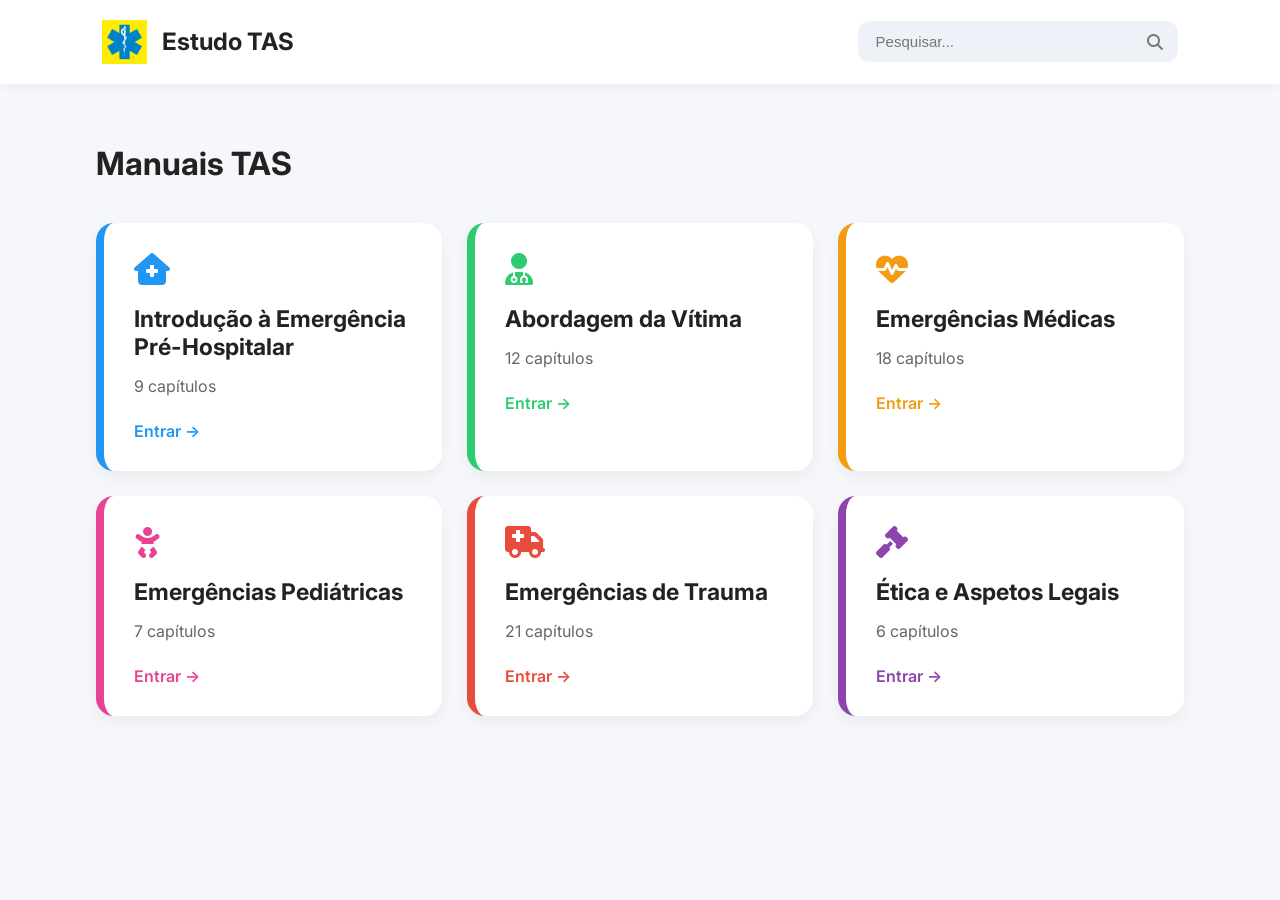
==== index.html @ dcded553 "1st" ====
<!DOCTYPE html>
<html lang="pt">

<head>
    <meta charset="UTF-8">
    <meta name="viewport" content="width=device-width, initial-scale=1.0">
    <title>Estudo TAS</title>

    <link rel="stylesheet" href="css/mainstyle.css">

    <link rel="preconnect" href="https://fonts.googleapis.com">
    <link href="https://fonts.googleapis.com/css2?family=Inter:wght@300;400;500;600;700&display=swap" rel="stylesheet">

    <link rel="stylesheet"
        href="https://cdnjs.cloudflare.com/ajax/libs/font-awesome/6.7.2/css/all.min.css">
</head>

<body>

<header>

    <div class="logo">

        <img src="assets/logo.png" alt="Logo">

        <h2>Estudo TAS</h2>

    </div>

    <div class="search">

        <input type="text" placeholder="Pesquisar...">

        <i class="fa-solid fa-magnifying-glass"></i>

    </div>

</header>


<main>

<h1>Manuais TAS</h1>

<div class="cards">

    <div class="card blue">

        <i class="fa-solid fa-house-medical"></i>

        <h3>Introdução à Emergência Pré-Hospitalar</h3>

        <p>9 capítulos</p>

        <a href="#">Entrar →</a>

    </div>

    <div class="card green">

        <i class="fa-solid fa-user-doctor"></i>

        <h3>Abordagem da Vítima</h3>

        <p>12 capítulos</p>

        <a href="#">Entrar →</a>

    </div>

    <div class="card orange">

        <i class="fa-solid fa-heart-pulse"></i>

        <h3>Emergências Médicas</h3>

        <p>18 capítulos</p>

        <a href="#">Entrar →</a>

    </div>

    <div class="card pink">

        <i class="fa-solid fa-baby"></i>

        <h3>Emergências Pediátricas</h3>

        <p>7 capítulos</p>

        <a href="#">Entrar →</a>

    </div>

    <div class="card red">

        <i class="fa-solid fa-truck-medical"></i>

        <h3>Emergências de Trauma</h3>

        <p>21 capítulos</p>

        <a href="#">Entrar →</a>

    </div>

    <div class="card purple">

        <i class="fa-solid fa-gavel"></i>

        <h3>Ética e Aspetos Legais</h3>

        <p>6 capítulos</p>

        <a href="#">Entrar →</a>

    </div>

</div>

</main>

</body>

</html>
---- css/mainstyle.css ----
*{
    margin:0;
    padding:0;
    box-sizing:border-box;
}

body{

    font-family:'Inter',sans-serif;
    background:#f5f7fb;
    color:#222;
}

header{

    width:100%;
    background:white;

    display:flex;
    justify-content:space-between;
    align-items:center;

    padding:20px 8%;
    box-shadow:0 2px 10px rgba(0,0,0,.05);
}

.logo{

    display:flex;
    align-items:center;
    gap:15px;
}

.logo img{

    width:45px;
}

.search{

    position:relative;
}

.search input{

    width:320px;

    padding:12px 45px 12px 18px;

    border:none;
    border-radius:12px;

    background:#eef2f8;

    font-size:15px;

    outline:none;
}

.search i{

    position:absolute;
    right:15px;
    top:50%;

    transform:translateY(-50%);

    color:#777;
}

main{

    width:85%;
    margin:auto;
    margin-top:60px;
}

h1{

    margin-bottom:40px;
}

.cards{

    display:grid;

    grid-template-columns:repeat(auto-fit,minmax(330px,1fr));

    gap:25px;
}

.card{

    background:white;

    border-radius:18px;

    padding:30px;

    transition:.3s;

    box-shadow:0 6px 15px rgba(0,0,0,.05);

    border-left:8px solid #2196f3;
}

.card:hover{

    transform:translateY(-6px);

    box-shadow:0 20px 35px rgba(0,0,0,.10);
}

.card i{

    font-size:32px;

    margin-bottom:20px;
}

.card h3{

    margin-bottom:15px;

    font-size:23px;
}

.card p{

    color:#666;

    margin-bottom:25px;
}

.card a{

    text-decoration:none;

    font-weight:600;
}

.blue{

    border-color:#2196f3;
}

.blue i,
.blue a{

    color:#2196f3;
}

.green{

    border-color:#2ecc71;
}

.green i,
.green a{

    color:#2ecc71;
}

.orange{

    border-color:#f39c12;
}

.orange i,
.orange a{

    color:#f39c12;
}

.red{

    border-color:#e74c3c;
}

.red i,
.red a{

    color:#e74c3c;
}

.purple{

    border-color:#8e44ad;
}

.purple i,
.purple a{

    color:#8e44ad;
}

.pink{

    border-color:#e84393;
}

.pink i,
.pink a{

    color:#e84393;
}

@media(max-width:900px){

header{

    flex-direction:column;

    gap:20px;
}

.search input{

    width:100%;
}

.cards{

    grid-template-columns:1fr;
}

main{

    width:92%;
}

}
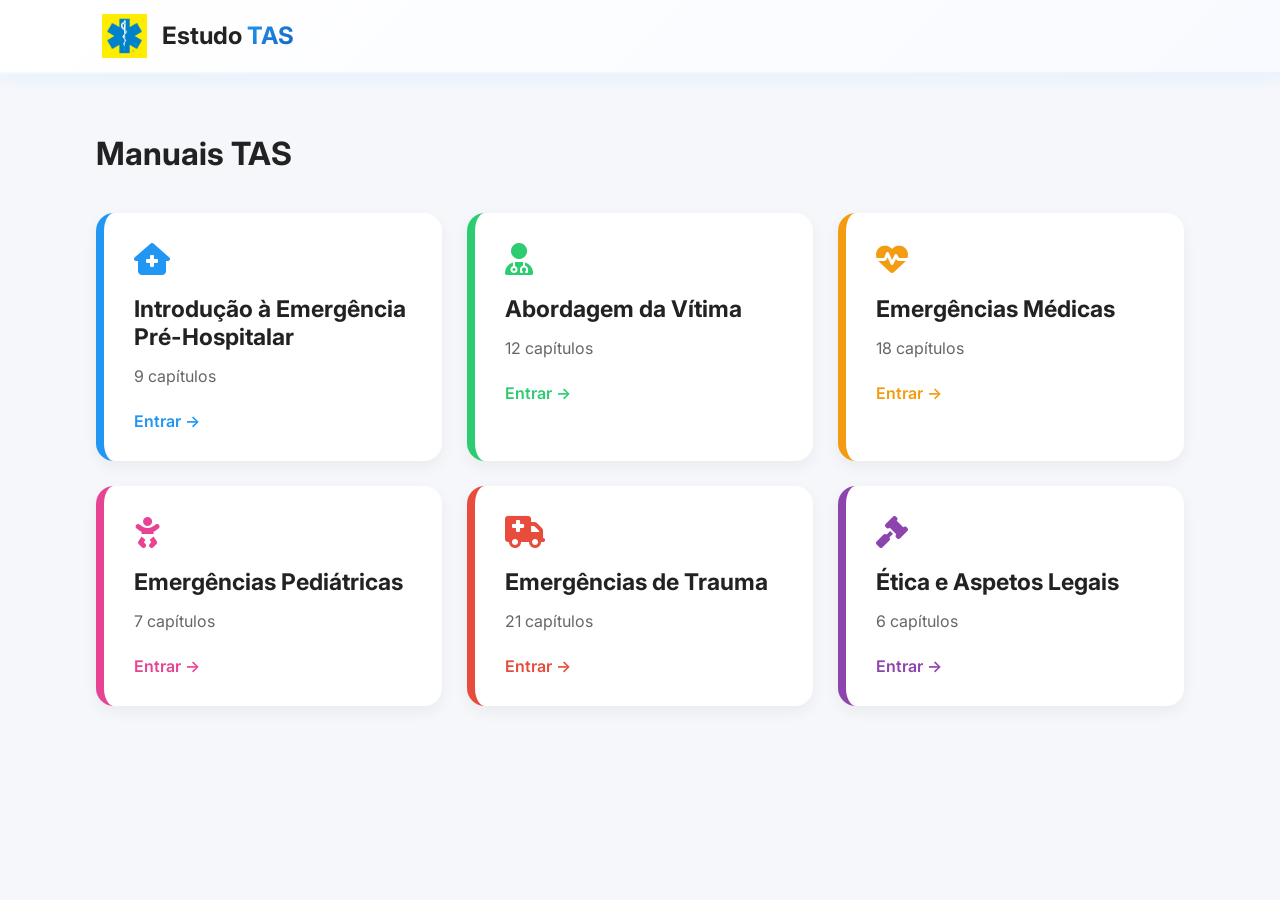
==== commit 12b7b6bf: "1st update" ====
--- a/index.html
+++ b/index.html
@@ -23,18 +23,10 @@
 
         <img src="assets/logo.png" alt="Logo">
 
-        <h2>Estudo TAS</h2>
+        <h2>Estudo <span>TAS</span></h2>
 
     </div>
-
-    <div class="search">
-
-        <input type="text" placeholder="Pesquisar...">
-
-        <i class="fa-solid fa-magnifying-glass"></i>
-
-    </div>
-
+    
 </header>
 
 
@@ -52,7 +44,7 @@
 
         <p>9 capítulos</p>
 
-        <a href="#">Entrar →</a>
+        <a href="IEM.html">Entrar →</a>
 
     </div>
 
--- a/css/mainstyle.css
+++ b/css/mainstyle.css
@@ -11,18 +11,20 @@
     color:#222;
 }
 
-header{
-
-    width:100%;
-    background:white;
-
-    display:flex;
-    justify-content:space-between;
-    align-items:center;
-
-    padding:20px 8%;
-    box-shadow:0 2px 10px rgba(0,0,0,.05);
-}
+header {
+    width: 100%;
+    background: linear-gradient(135deg, #ffffff 0%, #f8faff 100%);
+    display: flex;
+    justify-content: space-between;
+    align-items: center;
+    padding: 14px 8%;
+    box-shadow: 0 2px 20px rgba(33, 150, 243, .08);
+    position: sticky;
+    top: 0;
+    z-index: 100;
+    border-bottom: 2px solid rgba(33, 150, 243, .06);
+}
+
 
 .logo{
 
@@ -36,36 +38,11 @@
     width:45px;
 }
 
-.search{
-
-    position:relative;
-}
-
-.search input{
-
-    width:320px;
-
-    padding:12px 45px 12px 18px;
-
-    border:none;
-    border-radius:12px;
-
-    background:#eef2f8;
-
-    font-size:15px;
-
-    outline:none;
-}
-
-.search i{
-
-    position:absolute;
-    right:15px;
-    top:50%;
-
-    transform:translateY(-50%);
-
-    color:#777;
+.logo h2 span {
+    color: #2196f3;
+    background: linear-gradient(135deg, #2196f3, #1565c0);
+    -webkit-background-clip: text;
+    -webkit-text-fill-color: transparent;
 }
 
 main{
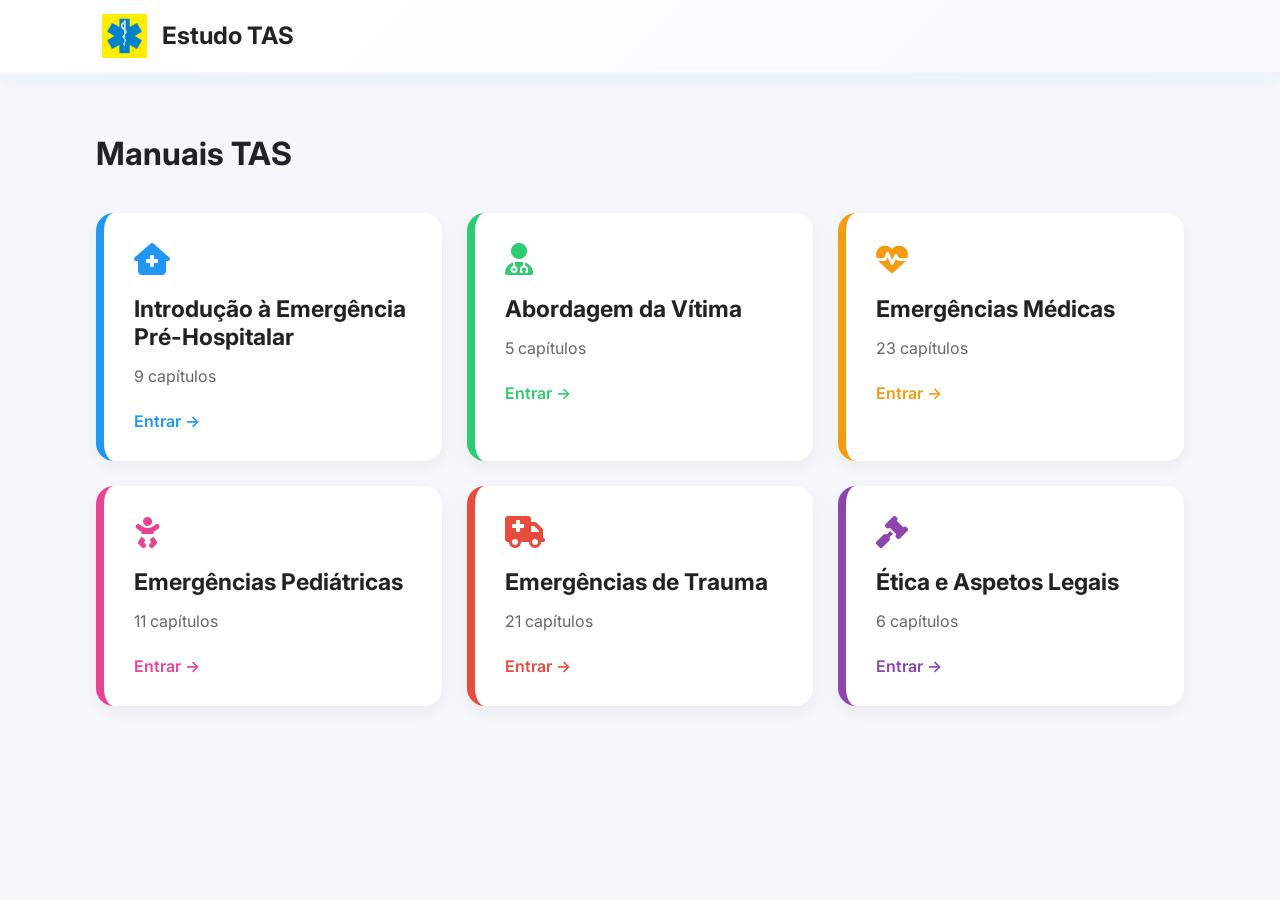
==== commit 20aa4726: "2nd" ====
--- a/index.html
+++ b/index.html
@@ -54,9 +54,9 @@
 
         <h3>Abordagem da Vítima</h3>
 
-        <p>12 capítulos</p>
+        <p>5 capítulos</p>
 
-        <a href="#">Entrar →</a>
+        <a href="AV.html">Entrar →</a>
 
     </div>
 
@@ -66,9 +66,9 @@
 
         <h3>Emergências Médicas</h3>
 
-        <p>18 capítulos</p>
+        <p>23 capítulos</p>
 
-        <a href="#">Entrar →</a>
+        <a href="EM.html">Entrar →</a>
 
     </div>
 
@@ -78,9 +78,9 @@
 
         <h3>Emergências Pediátricas</h3>
 
-        <p>7 capítulos</p>
+        <p>11 capítulos</p>
 
-        <a href="#">Entrar →</a>
+        <a href="EP.html">Entrar →</a>
 
     </div>
 
--- a/css/mainstyle.css
+++ b/css/mainstyle.css
@@ -38,13 +38,6 @@
     width:45px;
 }
 
-.logo h2 span {
-    color: #2196f3;
-    background: linear-gradient(135deg, #2196f3, #1565c0);
-    -webkit-background-clip: text;
-    -webkit-text-fill-color: transparent;
-}
-
 main{
 
     width:85%;
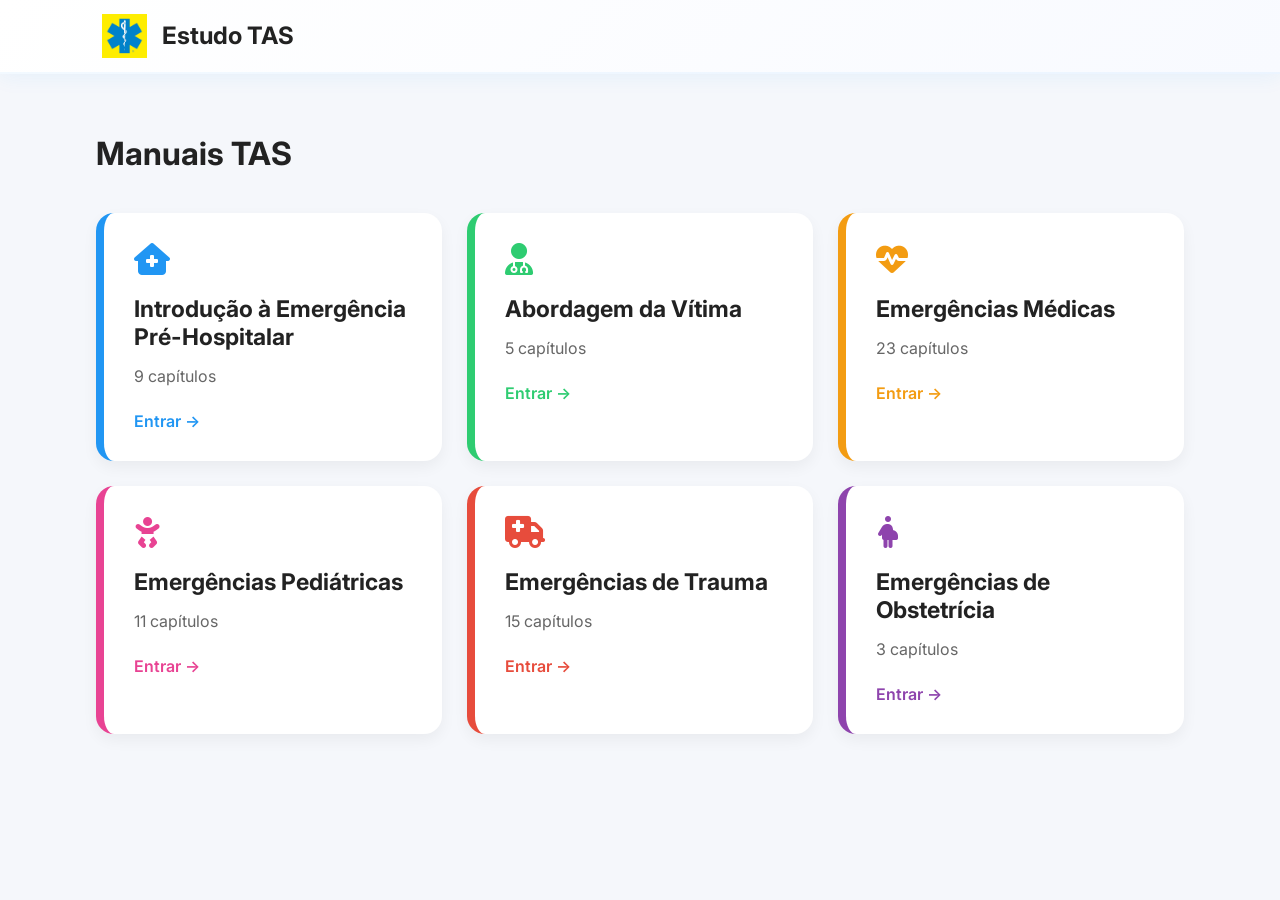
==== commit 38da6323: "3th" ====
--- a/index.html
+++ b/index.html
@@ -90,21 +90,21 @@
 
         <h3>Emergências de Trauma</h3>
 
-        <p>21 capítulos</p>
+        <p>15 capítulos</p>
 
-        <a href="#">Entrar →</a>
+        <a href="ET.html">Entrar →</a>
 
     </div>
 
     <div class="card purple">
 
-        <i class="fa-solid fa-gavel"></i>
+        <i class="fa-solid fa-person-pregnant"></i>
 
-        <h3>Ética e Aspetos Legais</h3>
+        <h3>Emergências de Obstetrícia</h3>
 
-        <p>6 capítulos</p>
+        <p>3 capítulos</p>
 
-        <a href="#">Entrar →</a>
+        <a href="EO.html">Entrar →</a>
 
     </div>
 
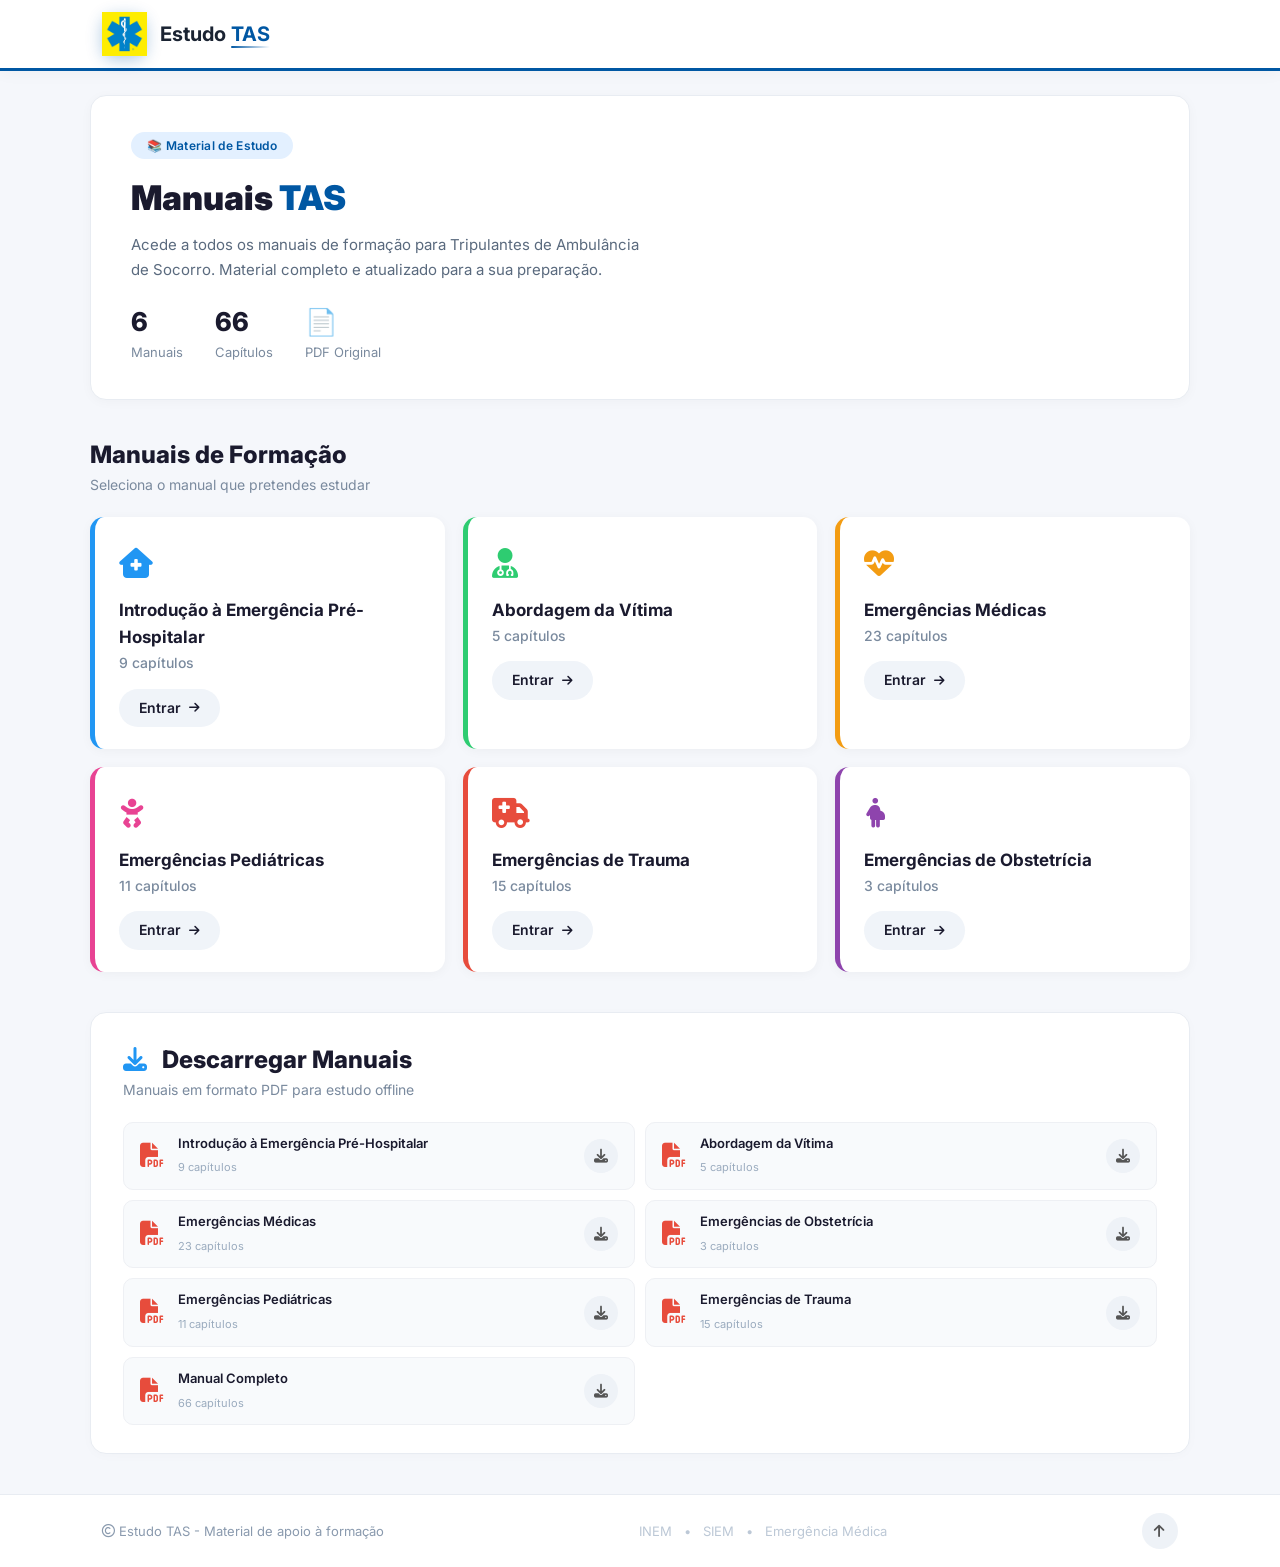
==== commit ecaed4c7: "update" ====
--- a/index.html
+++ b/index.html
@@ -1,3 +1,4 @@
+<!-- index.html - Atualizado -->
 <!DOCTYPE html>
 <html lang="pt">
 
@@ -6,112 +7,261 @@
     <meta name="viewport" content="width=device-width, initial-scale=1.0">
     <title>Estudo TAS</title>
 
+    <!-- ===== FAVICON ===== -->
+    <link rel="icon" type="image/png" href="assets/favicon.png">
+    <link rel="shortcut icon" href="assets/favicon.ico">
+
     <link rel="stylesheet" href="css/mainstyle.css">
 
     <link rel="preconnect" href="https://fonts.googleapis.com">
-    <link href="https://fonts.googleapis.com/css2?family=Inter:wght@300;400;500;600;700&display=swap" rel="stylesheet">
-
-    <link rel="stylesheet"
-        href="https://cdnjs.cloudflare.com/ajax/libs/font-awesome/6.7.2/css/all.min.css">
+    <link href="https://fonts.googleapis.com/css2?family=Inter:wght@300;400;500;600;700;800;900&display=swap" rel="stylesheet">
+
+    <link rel="stylesheet" href="https://cdnjs.cloudflare.com/ajax/libs/font-awesome/6.7.2/css/all.min.css">
 </head>
 
 <body>
 
 <header>
-
     <div class="logo">
-
-        <img src="assets/logo.png" alt="Logo">
-
+        <div class="logo-icon pulse-icon">
+            <img src="assets/logo.png" alt="Logo" onerror="this.style.display='none'">
+        </div>
         <h2>Estudo <span>TAS</span></h2>
-
     </div>
-    
 </header>
 
-
 <main>
-
-<h1>Manuais TAS</h1>
-
-<div class="cards">
-
-    <div class="card blue">
-
-        <i class="fa-solid fa-house-medical"></i>
-
-        <h3>Introdução à Emergência Pré-Hospitalar</h3>
-
-        <p>9 capítulos</p>
-
-        <a href="IEM.html">Entrar →</a>
-
+    <!-- ===== HERO SECTION ===== -->
+    <section class="hero-section">
+        <div class="hero-content">
+            <div class="hero-badge">📚 Material de Estudo</div>
+            <h1>Manuais <span>TAS</span></h1>
+            <p>Acede a todos os manuais de formação para Tripulantes de Ambulância de Socorro. Material completo e atualizado para a sua preparação.</p>
+            <div class="hero-stats">
+                <div class="stat-item">
+                    <span class="stat-number">6</span>
+                    <span class="stat-label">Manuais</span>
+                </div>
+                <div class="stat-item">
+                    <span class="stat-number">66</span>
+                    <span class="stat-label">Capítulos</span>
+                </div>
+                <div class="stat-item">
+                    <span class="stat-number">📄</span>
+                    <span class="stat-label">PDF Original</span>
+                </div>
+            </div>
+        </div>
+    </section>
+
+    <!-- ===== MANUAIS ===== -->
+    <section class="manuals-section">
+        <div class="section-header">
+            <h2>Manuais de Formação</h2>
+            <p>Seleciona o manual que pretendes estudar</p>
+        </div>
+
+        <div class="cards">
+            <div class="card blue">
+                <div class="card-icon">
+                    <i class="fa-solid fa-house-medical"></i>
+                </div>
+                <div class="card-content">
+                    <h3>Introdução à Emergência Pré-Hospitalar</h3>
+                    <p>9 capítulos</p>
+                </div>
+                <div class="card-actions">
+                    <a href="IEM.html" class="btn-study">Entrar <i class="fa-solid fa-arrow-right"></i></a>
+                </div>
+            </div>
+
+            <div class="card green">
+                <div class="card-icon">
+                    <i class="fa-solid fa-user-doctor"></i>
+                </div>
+                <div class="card-content">
+                    <h3>Abordagem da Vítima</h3>
+                    <p>5 capítulos</p>
+                </div>
+                <div class="card-actions">
+                    <a href="AV.html" class="btn-study">Entrar <i class="fa-solid fa-arrow-right"></i></a>
+                </div>
+            </div>
+
+            <div class="card orange">
+                <div class="card-icon">
+                    <i class="fa-solid fa-heart-pulse"></i>
+                </div>
+                <div class="card-content">
+                    <h3>Emergências Médicas</h3>
+                    <p>23 capítulos</p>
+                </div>
+                <div class="card-actions">
+                    <a href="EM.html" class="btn-study">Entrar <i class="fa-solid fa-arrow-right"></i></a>
+                </div>
+            </div>
+
+            <div class="card pink">
+                <div class="card-icon">
+                    <i class="fa-solid fa-baby"></i>
+                </div>
+                <div class="card-content">
+                    <h3>Emergências Pediátricas</h3>
+                    <p>11 capítulos</p>
+                </div>
+                <div class="card-actions">
+                    <a href="EP.html" class="btn-study">Entrar <i class="fa-solid fa-arrow-right"></i></a>
+                </div>
+            </div>
+
+            <div class="card red">
+                <div class="card-icon">
+                    <i class="fa-solid fa-truck-medical"></i>
+                </div>
+                <div class="card-content">
+                    <h3>Emergências de Trauma</h3>
+                    <p>15 capítulos</p>
+                </div>
+                <div class="card-actions">
+                    <a href="ET.html" class="btn-study">Entrar <i class="fa-solid fa-arrow-right"></i></a>
+                </div>
+            </div>
+
+            <div class="card purple">
+                <div class="card-icon">
+                    <i class="fa-solid fa-person-pregnant"></i>
+                </div>
+                <div class="card-content">
+                    <h3>Emergências de Obstetrícia</h3>
+                    <p>3 capítulos</p>
+                </div>
+                <div class="card-actions">
+                    <a href="EO.html" class="btn-study">Entrar <i class="fa-solid fa-arrow-right"></i></a>
+                </div>
+            </div>
+        </div>
+    </section>
+
+    <!-- ===== RECURSOS SECTION ===== -->
+    <section class="resources-section" id="recursos">
+        <div class="section-header">
+            <h2><i class="fa-solid fa-download"></i> Descarregar Manuais</h2>
+            <p>Manuais em formato PDF para estudo offline</p>
+        </div>
+
+        <div class="resources-grid">
+            <div class="resource-card">
+                <div class="resource-icon">
+                    <i class="fa-solid fa-file-pdf"></i>
+                </div>
+                <div class="resource-info">
+                    <h4>Introdução à Emergência Pré-Hospitalar</h4>
+                    <span class="resource-size">9 capítulos</span>
+                </div>
+                <a href="pdfs/01_Introducao_a_Emergencia_Pre_Hospitalar.pdf" class="resource-download" download>
+                    <i class="fa-solid fa-download"></i>
+                </a>
+            </div>
+
+            <div class="resource-card">
+                <div class="resource-icon">
+                    <i class="fa-solid fa-file-pdf"></i>
+                </div>
+                <div class="resource-info">
+                    <h4>Abordagem da Vítima</h4>
+                    <span class="resource-size">5 capítulos</span>
+                </div>
+                <a href="pdfs/02_Abordagem_da_Vitima.pdf" class="resource-download" download>
+                    <i class="fa-solid fa-download"></i>
+                </a>
+            </div>
+
+            <div class="resource-card">
+                <div class="resource-icon">
+                    <i class="fa-solid fa-file-pdf"></i>
+                </div>
+                <div class="resource-info">
+                    <h4>Emergências Médicas</h4>
+                    <span class="resource-size">23 capítulos</span>
+                </div>
+                <a href="pdfs/03_Emergencias_Medicas.pdf" class="resource-download" download>
+                    <i class="fa-solid fa-download"></i>
+                </a>
+            </div>
+
+            <div class="resource-card">
+                <div class="resource-icon">
+                    <i class="fa-solid fa-file-pdf"></i>
+                </div>
+                <div class="resource-info">
+                    <h4>Emergências de Obstetrícia</h4>
+                    <span class="resource-size">3 capítulos</span>
+                </div>
+                <a href="pdfs/04_Emergencias_de_Obstetricia.pdf" class="resource-download" download>
+                    <i class="fa-solid fa-download"></i>
+                </a>
+            </div>
+
+            <div class="resource-card">
+                <div class="resource-icon">
+                    <i class="fa-solid fa-file-pdf"></i>
+                </div>
+                <div class="resource-info">
+                    <h4>Emergências Pediátricas</h4>
+                    <span class="resource-size">11 capítulos</span>
+                </div>
+                <a href="pdfs/05_Emergencias_Pediatricas.pdf" class="resource-download" download>
+                    <i class="fa-solid fa-download"></i>
+                </a>
+            </div>
+
+            <div class="resource-card">
+                <div class="resource-icon">
+                    <i class="fa-solid fa-file-pdf"></i>
+                </div>
+                <div class="resource-info">
+                    <h4>Emergências de Trauma</h4>
+                    <span class="resource-size">15 capítulos</span>
+                </div>
+                <a href="pdfs/06_Emergencias_de_Trauma.pdf" class="resource-download" download>
+                    <i class="fa-solid fa-download"></i>
+                </a>
+            </div>
+            <div class="resource-card">
+                <div class="resource-icon">
+                    <i class="fa-solid fa-file-pdf"></i>
+                </div>
+                <div class="resource-info">
+                    <h4>Manual Completo</h4>
+                    <span class="resource-size">66 capítulos</span>
+                </div>
+                <a href="pdfs/MANUAL_TAS_V1_MAR24 (1).pdf" class="resource-download" download>
+                    <i class="fa-solid fa-download"></i>
+                </a>
+            </div>
+        </div>
+    </section>
+
+</main>
+
+<footer class="page-footer">
+    <div class="footer-content">
+        <p><i class="fa-regular fa-copyright"></i> Estudo TAS - Material de apoio à formação</p>
+        <div class="footer-links">
+            <span>INEM</span>
+            <span>•</span>
+            <span>SIEM</span>
+            <span>•</span>
+            <span>Emergência Médica</span>
+        </div>
+        <button class="footer-top" id="backToTop" aria-label="Voltar ao topo">
+            <i class="fa-solid fa-arrow-up"></i>
+        </button>
     </div>
-
-    <div class="card green">
-
-        <i class="fa-solid fa-user-doctor"></i>
-
-        <h3>Abordagem da Vítima</h3>
-
-        <p>5 capítulos</p>
-
-        <a href="AV.html">Entrar →</a>
-
-    </div>
-
-    <div class="card orange">
-
-        <i class="fa-solid fa-heart-pulse"></i>
-
-        <h3>Emergências Médicas</h3>
-
-        <p>23 capítulos</p>
-
-        <a href="EM.html">Entrar →</a>
-
-    </div>
-
-    <div class="card pink">
-
-        <i class="fa-solid fa-baby"></i>
-
-        <h3>Emergências Pediátricas</h3>
-
-        <p>11 capítulos</p>
-
-        <a href="EP.html">Entrar →</a>
-
-    </div>
-
-    <div class="card red">
-
-        <i class="fa-solid fa-truck-medical"></i>
-
-        <h3>Emergências de Trauma</h3>
-
-        <p>15 capítulos</p>
-
-        <a href="ET.html">Entrar →</a>
-
-    </div>
-
-    <div class="card purple">
-
-        <i class="fa-solid fa-person-pregnant"></i>
-
-        <h3>Emergências de Obstetrícia</h3>
-
-        <p>3 capítulos</p>
-
-        <a href="EO.html">Entrar →</a>
-
-    </div>
-
-</div>
-
-</main>
+</footer>
+
+<!-- ===== SCRIPTS ===== -->
+<script src="js/index.js"></script>
 
 </body>
-
 </html>
--- a/css/mainstyle.css
+++ b/css/mainstyle.css
@@ -1,202 +1,514 @@
-*{
-    margin:0;
-    padding:0;
-    box-sizing:border-box;
-}
-
-body{
-
-    font-family:'Inter',sans-serif;
-    background:#f5f7fb;
-    color:#222;
-}
-
+/* mainstyle.css - Versão melhorada com header do tema principal */
+* {
+    margin: 0;
+    padding: 0;
+    box-sizing: border-box;
+}
+
+body {
+    font-family: 'Inter', sans-serif;
+    background: #f5f7fb;
+    color: #1a1a2e;
+    line-height: 1.6;
+    min-height: 100vh;
+}
+
+/* ===== HEADER (do tema principal) ===== */
 header {
     width: 100%;
-    background: linear-gradient(135deg, #ffffff 0%, #f8faff 100%);
+    background: #ffffff;
     display: flex;
     justify-content: space-between;
     align-items: center;
-    padding: 14px 8%;
-    box-shadow: 0 2px 20px rgba(33, 150, 243, .08);
+    padding: 12px 8%;
+    box-shadow: 0 2px 16px rgba(0, 0, 0, 0.04);
     position: sticky;
     top: 0;
     z-index: 100;
-    border-bottom: 2px solid rgba(33, 150, 243, .06);
-}
-
-
-.logo{
-
-    display:flex;
-    align-items:center;
-    gap:15px;
+    border-bottom: 3px solid #0057a3;
+    transition: box-shadow 0.3s;
+}
+
+header.scrolled {
+    box-shadow: 0 4px 30px rgba(33, 150, 243, 0.10);
+}
+
+.logo {
+    display: flex;
+    align-items: center;
+    gap: 14px;
+}
+
+.logo-icon {
+    width: 44px;
+    height: 44px;
+    background: linear-gradient(135deg, #0057a3, #0077be);
+    border-radius: 12px;
+    display: flex;
+    align-items: center;
+    justify-content: center;
+    color: white;
+    font-size: 20px;
+    box-shadow: 0 4px 16px rgba(0, 87, 163, 0.3);
+    transition: transform 0.3s, box-shadow 0.3s;
 }
 
 .logo img{
-
     width:45px;
 }
 
-main{
-
-    width:85%;
-    margin:auto;
-    margin-top:60px;
-}
-
-h1{
-
-    margin-bottom:40px;
-}
-
-.cards{
-
-    display:grid;
-
-    grid-template-columns:repeat(auto-fit,minmax(330px,1fr));
-
-    gap:25px;
-}
-
-.card{
-
-    background:white;
-
-    border-radius:18px;
-
-    padding:30px;
-
-    transition:.3s;
-
-    box-shadow:0 6px 15px rgba(0,0,0,.05);
-
-    border-left:8px solid #2196f3;
-}
-
-.card:hover{
-
-    transform:translateY(-6px);
-
-    box-shadow:0 20px 35px rgba(0,0,0,.10);
-}
-
-.card i{
-
-    font-size:32px;
-
-    margin-bottom:20px;
-}
-
-.card h3{
-
-    margin-bottom:15px;
-
-    font-size:23px;
-}
-
-.card p{
-
-    color:#666;
-
-    margin-bottom:25px;
-}
-
-.card a{
-
-    text-decoration:none;
-
-    font-weight:600;
-}
-
-.blue{
-
-    border-color:#2196f3;
-}
-
-.blue i,
-.blue a{
-
-    color:#2196f3;
-}
-
-.green{
-
-    border-color:#2ecc71;
-}
-
-.green i,
-.green a{
-
-    color:#2ecc71;
-}
-
-.orange{
-
-    border-color:#f39c12;
-}
-
-.orange i,
-.orange a{
-
-    color:#f39c12;
-}
-
-.red{
-
-    border-color:#e74c3c;
-}
-
-.red i,
-.red a{
-
-    color:#e74c3c;
-}
-
-.purple{
-
-    border-color:#8e44ad;
-}
-
-.purple i,
-.purple a{
-
-    color:#8e44ad;
-}
-
-.pink{
-
-    border-color:#e84393;
-}
-
-.pink i,
-.pink a{
-
-    color:#e84393;
-}
-
-@media(max-width:900px){
-
-header{
-
-    flex-direction:column;
-
-    gap:20px;
-}
-
-.search input{
-
-    width:100%;
-}
-
-.cards{
-
-    grid-template-columns:1fr;
-}
-
-main{
-
-    width:92%;
-}
-
+.logo-icon:hover {
+    transform: scale(1.05) rotate(-3deg);
+    box-shadow: 0 6px 24px rgba(0, 87, 163, 0.4);
+}
+
+.pulse-icon {
+    animation: pulse-icon 3s ease-in-out infinite;
+}
+
+@keyframes pulse-icon {
+    0%, 100% { box-shadow: 0 4px 16px rgba(0, 87, 163, 0.3); }
+    50% { box-shadow: 0 4px 30px rgba(0, 87, 163, 0.5); }
+}
+
+.logo h2 {
+    font-size: 20px;
+    font-weight: 700;
+    color: #1a2332;
+}
+
+.logo h2 span {
+    color: #0057a3;
+    position: relative;
+}
+
+.logo h2 span::after {
+    content: '';
+    position: absolute;
+    bottom: -2px;
+    left: 0;
+    width: 100%;
+    height: 2px;
+    background: linear-gradient(90deg, #0057a3, transparent);
+    border-radius: 2px;
+}
+
+/* ===== MAIN ===== */
+main {
+    width: 88%;
+    max-width: 1100px;
+    margin: 24px auto;
+}
+
+/* ===== HERO SECTION ===== */
+.hero-section {
+    background: #ffffff;
+    border-radius: 16px;
+    padding: 36px 40px;
+    margin-bottom: 36px;
+    border: 1px solid #e8ecf2;
+    box-shadow: 0 2px 12px rgba(0, 0, 0, 0.03);
+    position: relative;
+    overflow: hidden;
+}
+
+.hero-content {
+    position: relative;
+    z-index: 1;
+}
+
+.hero-badge {
+    display: inline-block;
+    background: #e3f0ff;
+    color: #0057a3;
+    font-size: 12px;
+    font-weight: 600;
+    padding: 4px 16px;
+    border-radius: 20px;
+    margin-bottom: 12px;
+    letter-spacing: 0.3px;
+}
+
+.hero-content h1 {
+    font-size: 34px;
+    font-weight: 900;
+    color: #1a1a2e;
+    margin-bottom: 6px;
+}
+
+.hero-content h1 span {
+    color: #0057a3;
+}
+
+.hero-content p {
+    font-size: 15px;
+    color: #5a6a7e;
+    max-width: 520px;
+    margin-bottom: 18px;
+    line-height: 1.7;
+}
+
+.hero-stats {
+    display: flex;
+    gap: 32px;
+}
+
+.stat-item {
+    display: flex;
+    flex-direction: column;
+}
+
+.stat-number {
+    font-size: 26px;
+    font-weight: 800;
+    color: #1a1a2e;
+}
+
+.stat-label {
+    font-size: 13px;
+    color: #7a8a9e;
+}
+
+/* ===== SECTION HEADER ===== */
+.section-header {
+    margin-bottom: 20px;
+}
+
+.section-header h2 {
+    font-size: 24px;
+    font-weight: 800;
+    color: #1a1a2e;
+}
+
+.section-header h2 i {
+    color: #2196f3;
+    margin-right: 10px;
+}
+
+.section-header p {
+    color: #7a8a9e;
+    font-size: 14px;
+}
+
+/* ===== CARDS ===== */
+.manuals-section {
+    margin-bottom: 40px;
+}
+
+.cards {
+    display: grid;
+    grid-template-columns: repeat(auto-fit, minmax(300px, 1fr));
+    gap: 18px;
+}
+
+.card {
+    background: #ffffff;
+    border-radius: 14px;
+    padding: 22px 24px;
+    transition: 0.35s;
+    box-shadow: 0 2px 12px rgba(0, 0, 0, 0.04);
+    border-left: 5px solid #2196f3;
+    display: flex;
+    flex-direction: column;
+    gap: 8px;
+}
+
+.card:hover {
+    transform: translateY(-5px);
+    box-shadow: 0 10px 35px rgba(0, 0, 0, 0.07);
+}
+
+.card-icon {
+    font-size: 30px;
+    margin-bottom: 2px;
+}
+
+.card-icon i {
+    font-size: 30px;
+}
+
+.card-content h3 {
+    font-size: 17px;
+    font-weight: 700;
+    margin-bottom: 1px;
+    color: #1a1a2e;
+}
+
+.card-content p {
+    color: #7a8a9e;
+    font-size: 14px;
+    font-weight: 500;
+}
+
+.card-actions {
+    margin-top: 6px;
+}
+
+.btn-study {
+    display: inline-flex;
+    align-items: center;
+    gap: 8px;
+    padding: 8px 20px;
+    border-radius: 20px;
+    text-decoration: none;
+    font-size: 14px;
+    font-weight: 600;
+    transition: 0.3s;
+    background: #f0f4f9;
+    color: #1a1a2e;
+}
+
+.btn-study i {
+    font-size: 12px;
+    transition: 0.3s;
+}
+
+.btn-study:hover {
+    background: #1a1a2e;
+    color: white;
+}
+
+.btn-study:hover i {
+    transform: translateX(4px);
+}
+
+/* Cores dos cards (paleta do tema principal) */
+.card.blue { border-color: #2196f3; }
+.card.blue .card-icon i { color: #2196f3; }
+.card.blue .btn-study:hover { background: #2196f3; }
+
+.card.green { border-color: #2ecc71; }
+.card.green .card-icon i { color: #2ecc71; }
+.card.green .btn-study:hover { background: #2ecc71; }
+
+.card.orange { border-color: #f39c12; }
+.card.orange .card-icon i { color: #f39c12; }
+.card.orange .btn-study:hover { background: #f39c12; }
+
+.card.pink { border-color: #e84393; }
+.card.pink .card-icon i { color: #e84393; }
+.card.pink .btn-study:hover { background: #e84393; }
+
+.card.red { border-color: #e74c3c; }
+.card.red .card-icon i { color: #e74c3c; }
+.card.red .btn-study:hover { background: #e74c3c; }
+
+.card.purple { border-color: #8e44ad; }
+.card.purple .card-icon i { color: #8e44ad; }
+.card.purple .btn-study:hover { background: #8e44ad; }
+
+/* ===== RESOURCES SECTION ===== */
+.resources-section {
+    padding: 28px 32px;
+    background: #ffffff;
+    border-radius: 16px;
+    border: 1px solid #e8ecf2;
+    box-shadow: 0 2px 12px rgba(0, 0, 0, 0.02);
+}
+
+.resources-grid {
+    display: grid;
+    grid-template-columns: 1fr 1fr;
+    gap: 10px;
+    margin-top: 14px;
+}
+
+.resource-card {
+    display: flex;
+    align-items: center;
+    gap: 14px;
+    padding: 10px 16px;
+    background: #f8fafc;
+    border-radius: 10px;
+    border: 1px solid #eef0f4;
+    transition: 0.25s;
+}
+
+.resource-card:hover {
+    border-color: #bbdefb;
+    background: #f5f8ff;
+}
+
+.resource-icon {
+    font-size: 24px;
+    color: #e74c3c;
+    flex-shrink: 0;
+}
+
+.resource-info {
+    flex: 1;
+    min-width: 0;
+}
+
+.resource-info h4 {
+    font-size: 13px;
+    font-weight: 600;
+    color: #1a1a2e;
+    white-space: nowrap;
+    overflow: hidden;
+    text-overflow: ellipsis;
+}
+
+.resource-size {
+    font-size: 11px;
+    color: #9aabbe;
+}
+
+.resource-download {
+    display: flex;
+    align-items: center;
+    justify-content: center;
+    width: 34px;
+    height: 34px;
+    border-radius: 50%;
+    background: #eef2f7;
+    color: #555;
+    text-decoration: none;
+    transition: 0.25s;
+    flex-shrink: 0;
+    font-size: 14px;
+}
+
+.resource-download:hover {
+    background: #2196f3;
+    color: white;
+    transform: scale(1.08);
+    box-shadow: 0 4px 14px rgba(33, 150, 243, 0.25);
+}
+
+/* ===== FOOTER ===== */
+.page-footer {
+    margin-top: 40px;
+    padding: 18px 8%;
+    background: #ffffff;
+    border-top: 1px solid #e8ecf2;
+}
+
+.footer-content {
+    max-width: 1100px;
+    margin: 0 auto;
+    display: flex;
+    justify-content: space-between;
+    align-items: center;
+    font-size: 13px;
+    color: #8a9aae;
+    gap: 16px;
+    flex-wrap: wrap;
+}
+
+.footer-links {
+    display: flex;
+    gap: 12px;
+    align-items: center;
+}
+
+.footer-links span {
+    color: #bcc8d6;
+}
+
+.footer-top {
+    background: #eef2f7;
+    border: none;
+    width: 36px;
+    height: 36px;
+    border-radius: 50%;
+    color: #555;
+    cursor: pointer;
+    transition: 0.25s;
+    display: flex;
+    align-items: center;
+    justify-content: center;
+    font-size: 14px;
+}
+
+.footer-top:hover {
+    background: #2196f3;
+    color: white;
+    box-shadow: 0 4px 16px rgba(33, 150, 243, 0.25);
+    transform: translateY(-2px);
+}
+
+/* ===== RESPONSIVIDADE ===== */
+@media (max-width: 900px) {
+    header {
+        flex-direction: column;
+        gap: 10px;
+        padding: 14px 5%;
+    }
+
+    main {
+        width: 95%;
+        margin: 16px auto;
+    }
+
+    .hero-section {
+        padding: 24px 20px;
+    }
+
+    .hero-content h1 {
+        font-size: 26px;
+    }
+
+    .hero-stats {
+        gap: 20px;
+    }
+
+    .stat-number {
+        font-size: 22px;
+    }
+
+    .cards {
+        grid-template-columns: 1fr;
+    }
+
+    .resources-grid {
+        grid-template-columns: 1fr;
+    }
+
+    .resources-section {
+        padding: 20px 16px;
+    }
+
+    .footer-content {
+        flex-direction: column;
+        gap: 8px;
+        text-align: center;
+    }
+}
+
+@media (max-width: 480px) {
+    .hero-content h1 {
+        font-size: 22px;
+    }
+
+    .hero-section {
+        padding: 18px 16px;
+    }
+
+    .hero-stats {
+        gap: 14px;
+        flex-wrap: wrap;
+    }
+
+    .stat-number {
+        font-size: 20px;
+    }
+
+    .card {
+        padding: 18px 18px;
+    }
+
+    .card-content h3 {
+        font-size: 15px;
+    }
+
+    .resource-card {
+        padding: 8px 12px;
+        flex-wrap: wrap;
+    }
+
+    .resource-info h4 {
+        font-size: 12px;
+        white-space: normal;
+    }
 }
